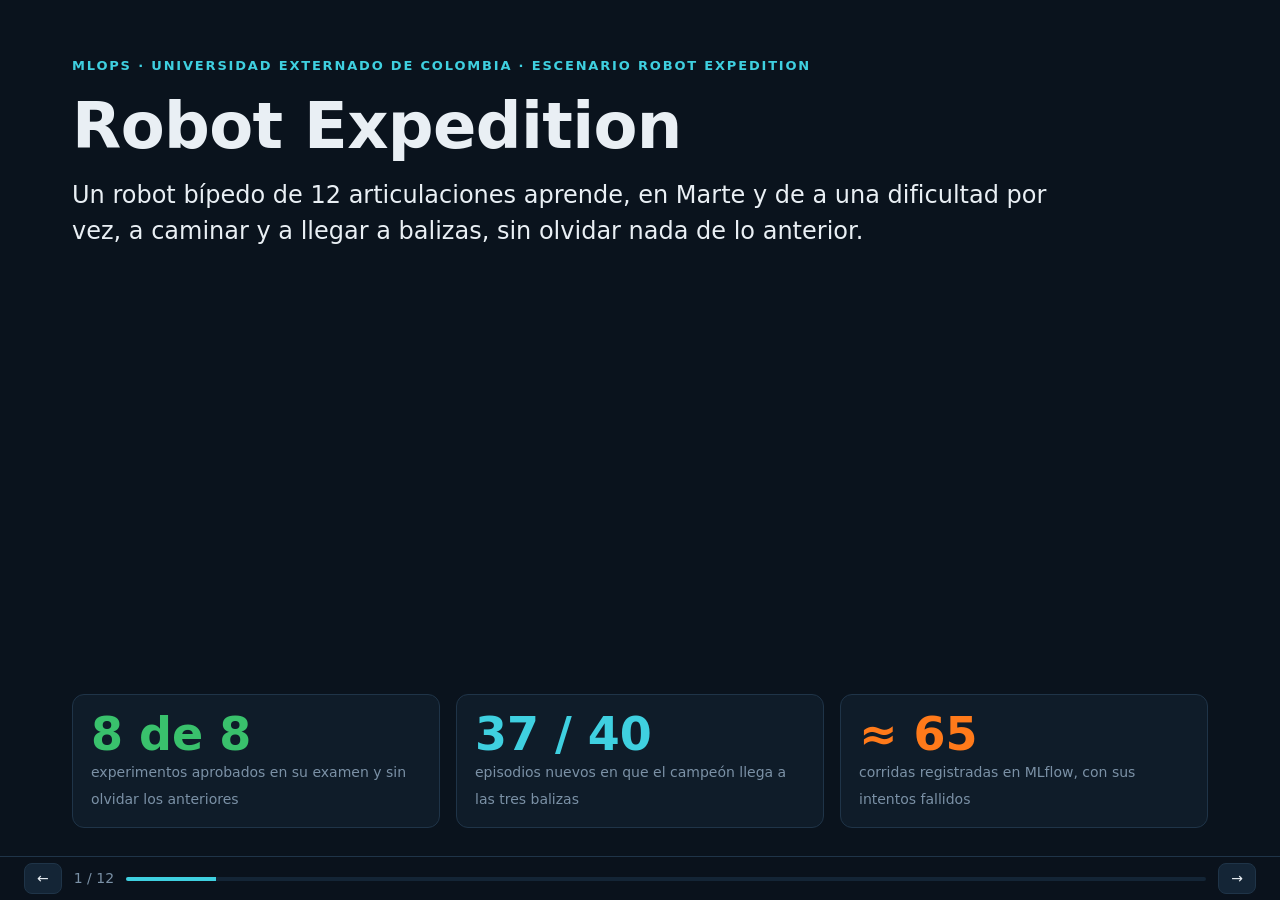
==== web/presentacion.html @ d2a16689 "exp-108 Llegar a las balizas: aprobado ¿Llega, una tras otra, a tres balizas puestas al azar a su al" ====
<!doctype html>
<html lang="es">
<head>
  <meta charset="utf-8">
  <meta name="viewport" content="width=device-width, initial-scale=1">
  <title>Robot Expedition · Presentación</title>
  <style>
    :root {
      --fondo: #0a131d; --panel: #0f1c29; --panel-2: #142536; --borde: #1f3448;
      --tinta: #e9eff4; --tinta-2: #b4c4d2; --apagado: #7b91a6;
      --cian: #3fd0e0; --naranja: #ff7a1a; --verde: #39c16c; --rojo: #ff5a5f; --amarillo: #f2b632;
      color-scheme: dark;
    }
    * { box-sizing: border-box; }
    html, body { margin: 0; height: 100%; background: var(--fondo); color: var(--tinta);
      font: 18px/1.5 system-ui, -apple-system, "Segoe UI", Roboto, sans-serif; overflow: hidden; }
    .diapo { position: absolute; inset: 0; padding: 56px 72px 72px; display: none; flex-direction: column; gap: 18px; }
    .diapo.activa { display: flex; animation: entra .35s ease; }
    @keyframes entra { from { opacity: 0; transform: translateY(8px); } to { opacity: 1; transform: none; } }
    .eyebrow { color: var(--cian); letter-spacing: .14em; text-transform: uppercase; font-size: 13px; font-weight: 700; margin: 0; }
    h1 { font-size: 64px; line-height: 1.02; margin: 0; letter-spacing: -.01em; }
    h2 { font-size: 38px; line-height: 1.15; margin: 0; }
    p { margin: 0; color: var(--tinta-2); max-width: 980px; }
    .grande { font-size: 24px; color: var(--tinta); }
    .cols { display: grid; grid-template-columns: 1fr 1fr; gap: 28px; align-items: start; flex: 1; min-height: 0; }
    .cols3 { display: grid; grid-template-columns: repeat(3, 1fr); gap: 16px; }
    .caja { background: var(--panel); border: 1px solid var(--borde); border-radius: 12px; padding: 16px 18px; }
    .caja b { color: var(--tinta); display: block; margin-bottom: 4px; }
    .caja small { color: var(--apagado); font-size: 14px; }
    ul { margin: 0; padding-left: 22px; color: var(--tinta-2); }
    li { margin: 6px 0; }
    li b { color: var(--tinta); }
    table { border-collapse: collapse; width: 100%; font-size: 16px; }
    th, td { text-align: left; padding: 7px 10px; border-bottom: 1px solid var(--borde); }
    th { color: var(--apagado); font-weight: 600; font-size: 13px; text-transform: uppercase; letter-spacing: .06em; }
    .ok { color: var(--verde); font-weight: 700; }
    .no { color: var(--rojo); font-weight: 700; }
    .num { font-size: 46px; font-weight: 800; line-height: 1; }
    .num.verde { color: var(--verde); } .num.rojo { color: var(--rojo); } .num.cian { color: var(--cian); } .num.naranja { color: var(--naranja); }
    img { max-width: 100%; max-height: 100%; border-radius: 10px; border: 1px solid var(--borde); object-fit: contain; }
    .figura { min-height: 0; display: flex; align-items: flex-start; justify-content: center; }
    .flujo { display: flex; flex-wrap: wrap; gap: 8px; align-items: center; }
    .paso { background: var(--panel-2); border: 1px solid var(--borde); border-radius: 999px; padding: 6px 14px; font-size: 15px; }
    .flecha { color: var(--apagado); }
    a { color: var(--cian); }
    code { font-family: ui-monospace, Menlo, monospace; font-size: .88em; color: var(--tinta-2); }
    nav { position: fixed; left: 0; right: 0; bottom: 0; height: 44px; display: flex; align-items: center; gap: 12px;
      padding: 0 24px; background: rgba(10, 19, 29, .9); border-top: 1px solid var(--borde); font-size: 14px; color: var(--apagado); z-index: 2; }
    nav button { background: var(--panel-2); color: var(--tinta); border: 1px solid var(--borde); border-radius: 8px; padding: 4px 12px; cursor: pointer; font: inherit; }
    .barra { flex: 1; height: 4px; background: var(--panel-2); border-radius: 4px; overflow: hidden; }
    .barra i { display: block; height: 100%; background: var(--cian); width: 0; transition: width .3s; }
    @media (max-width: 860px) {
      html, body { overflow: auto; font-size: 16px; }
      .diapo { position: static; display: flex; padding: 28px 16px 40px; border-bottom: 1px solid var(--borde); }
      .cols, .cols3 { grid-template-columns: 1fr; }
      h1 { font-size: 40px; } h2 { font-size: 28px; }
      nav { display: none; }
    }
  </style>
</head>
<body>

<section class="diapo">
  <p class="eyebrow">MLOps · Universidad Externado de Colombia · Escenario Robot Expedition</p>
  <h1>Robot Expedition</h1>
  <p class="grande">Un robot bípedo de 12 articulaciones aprende, en Marte y de a una dificultad por vez, a caminar y a llegar a balizas, sin olvidar nada de lo anterior.</p>
  <div class="cols3" style="margin-top:auto">
    <div class="caja"><div class="num verde">8 de 8</div><small>experimentos aprobados en su examen y sin olvidar los anteriores</small></div>
    <div class="caja"><div class="num cian">37 / 40</div><small>episodios nuevos en que el campeón llega a las tres balizas</small></div>
    <div class="caja"><div class="num naranja">≈ 65</div><small>corridas registradas en MLflow, con sus intentos fallidos</small></div>
  </div>
</section>

<section class="diapo">
  <p class="eyebrow">1 · Problema</p>
  <h2>Llegar a una baliza… con patas</h2>
  <div class="cols">
    <div>
      <ul>
        <li>El escenario asignado pide un robot que <b>llegue a balizas</b>.</li>
        <li>Elegimos un <b>bípedo en 3D con gravedad de Marte</b>: más difícil que uno con ruedas, pero es el que puede explorar terreno donde una rueda no pasa.</li>
        <li>Valor: un robot de exploración que aprende habilidades nuevas <b>sin perder las que ya tenía</b>, y un proceso donde cada modelo se puede reproducir, comparar y restaurar.</li>
        <li>Regla del docente que guió todo: <b>una dificultad nueva por experimento</b>.</li>
      </ul>
    </div>
    <div class="figura"><img src="img/exp8-en-vivo.png" alt="El robot camina hacia una baliza naranja en Marte"></div>
  </div>
</section>

<section class="diapo">
  <p class="eyebrow">2 · Ambiente</p>
  <h2>MuJoCo decide; la web solo dibuja</h2>
  <div class="cols">
    <table>
      <tr><th>Elemento</th><th>Valor</th></tr>
      <tr><td>Observación</td><td>58 valores: postura, velocidades, ángulos, contacto de pies, gravedad, comando, reloj de marcha</td></tr>
      <tr><td>Acción</td><td>12 ángulos objetivo en [-1, 1] → servo PD por articulación</td></tr>
      <tr><td>Paso</td><td>Física cada 0,004 s · decisión a 50 Hz</td></tr>
      <tr><td>Fallo (<code>terminated</code>)</td><td>Toca el piso, se agacha o se inclina más de 40°</td></tr>
      <tr><td>Éxito</td><td>Cumple la tarea con calidad de marcha ≥ 55/100</td></tr>
      <tr><td>Truncado</td><td>Se acaba el tiempo (10 a 45 s)</td></tr>
    </table>
    <div>
      <p><b style="color:var(--tinta)">Recompensa versionada:</b> seguir la velocidad y el rumbo pedidos, torso erguido, alternar las piernas, zancada humana; castigos por vibrar, arrastrar el pie, gastar torque y caer (−30).</p>
      <p style="margin-top:14px">El robot ve la gravedad pero no el piso: el terreno lo descubre por cómo responden sus pies. En el Exp 8 la baliza llega como rumbo pedido.</p>
    </div>
  </div>
</section>

<section class="diapo">
  <p class="eyebrow">3 · Evolución de la dificultad</p>
  <h2>Ocho experimentos, tres niveles</h2>
  <table>
    <tr><th>Nivel</th><th>Exp</th><th>Decisión nueva</th><th>Examen</th></tr>
    <tr><td>N1</td><td>1 De pie · 2 Caminar · 3 Caminar bien</td><td>Sostenerse, coordinar piernas, marcha humana</td><td class="ok">83 · 100 · 100 %</td></tr>
    <tr><td>N2</td><td>4 Terreno · 5 Esquina · 6 Curva · 7 Recorrido</td><td>Adaptar el paso al piso, girar, avanzar girando, cambiar de orden</td><td class="ok">75 · 100 · 75 · 100 %</td></tr>
    <tr><td>N3</td><td>8 Balizas · incidente de pisos sueltos</td><td>Cuándo girar, caminar y detenerse según la meta</td><td class="ok">83 %</td></tr>
  </table>
  <p>Cada uno parte del campeón anterior y <b style="color:var(--tinta)">solo aprueba si sigue aprobando los exámenes anteriores</b>.</p>
</section>

<section class="diapo">
  <p class="eyebrow">4 · Algoritmo</p>
  <h2>PPO aprende; la destilación evita olvidar</h2>
  <div class="cols">
    <ul>
      <li><b>PPO</b> (Stable-Baselines3), red 256×256, CPU, 4 procesos, recompensa ×0,05.</li>
      <li>Problema real: al aprender la curva, PPO bajó el terreno de 83 % a <b>42 %</b>.</li>
      <li><b>Receta:</b> partir del campeón anterior y destilar (DAgger) con maestros del mismo linaje: el modelo de PPO enseña lo nuevo y el campeón anterior, lo viejo.</li>
      <li>Elegir con <b>40 episodios nuevos</b> (semillas 5000+) y confirmar con otros 40: el examen fijo nunca se usa para elegir.</li>
    </ul>
    <div class="caja">
      <b>Referencias del Exp 1 (24 episodios)</b>
      <table>
        <tr><td>Aleatorio</td><td class="no">0 / 24</td></tr>
        <tr><td>Regla: servo sin red</td><td class="no">3 / 24</td></tr>
        <tr><td>Modelo aprendido</td><td class="ok">20 / 24</td></tr>
      </table>
    </div>
  </div>
</section>

<section class="diapo">
  <p class="eyebrow">5 · Hipótesis del Exp 8</p>
  <h2>La línea base gana: el candidato se rechaza</h2>
  <div class="cols">
    <div>
      <p><b style="color:var(--tinta)">Línea base:</b> el campeón del Exp 7 ya sabe girar, caminar recto y en curva; llegar a balizas no exige movimientos nuevos. Política congelada.</p>
      <p style="margin-top:12px"><b style="color:var(--tinta)">Candidato:</b> ajuste fino con PPO en la tarea (1 M de pasos, tasa 3e-5), <b>tres semillas</b> de entrenamiento.</p>
      <p style="margin-top:12px">Decisión: <span class="ok">quedarse con la línea base</span>. El ajuste perturba una marcha que ya era buena. Todo queda conservado en MLflow y DVC.</p>
    </div>
    <table>
      <tr><th>Modelo</th><th>Balizas, 40 episodios nuevos</th></tr>
      <tr><td>Línea base (semilla 1)</td><td class="ok">37 / 40</td></tr>
      <tr><td>Candidato semilla 2</td><td class="no">24 / 40</td></tr>
      <tr><td>Candidato semilla 3</td><td class="no">25 / 40</td></tr>
      <tr><td>Candidato semilla 4</td><td class="no">34 / 40</td></tr>
    </table>
  </div>
</section>

<section class="diapo">
  <p class="eyebrow">6 · Lo que no funcionó</p>
  <h2>Incidente: el piso deja de ser firme</h2>
  <div class="cols3">
    <div class="caja"><div class="num verde">92 %</div><small>Recorrido sobre piso firme (campeón servido)</small></div>
    <div class="caja"><div class="num rojo">25 %</div><small>El mismo recorrido con grava, arena y barro: degradación</small></div>
    <div class="caja"><div class="num naranja">65–70 %</div><small>Intervención: pisos de intensidad variable al entrenar</small></div>
  </div>
  <ul>
    <li>Causa medida: <b>girar en el barro</b> (solo barro: 9 de 40). Se inclina o va lento.</li>
    <li>Ningún candidato cumple el examen y a la vez no olvida: <b>se rechaza</b> y se documenta como límite.</li>
    <li>Decisión del equipo: partir el Exp 7 en dos (primero piso firme). Así aprobó.</li>
  </ul>
</section>

<section class="diapo">
  <p class="eyebrow">7 · Versionado</p>
  <h2>Todo experimento deja una huella</h2>
  <table>
    <tr><th>Qué</th><th>Cómo</th></tr>
    <tr><td>Código y ambiente</td><td>git: un tag por experimento (<code>exp-101</code> … <code>exp-108</code>) y release final; robot MJCF versionado</td></tr>
    <tr><td>Configuración</td><td>Un yaml por experimento; snapshot inmutable publicado con cada modelo</td></tr>
    <tr><td>Escenarios</td><td>DVC: suite fija de examen y trayectorias por episodio</td></tr>
    <tr><td>Experimentos</td><td>MLflow: una corrida por semilla con hipótesis, parámetros y commit</td></tr>
    <tr><td>Modelos</td><td>DVC + Model Registry (alias <code>campeon</code>) + manifiestos con SHA-256 y contrato</td></tr>
  </table>
</section>

<section class="diapo">
  <p class="eyebrow">8 · Pipeline, monitoreo y rollback</p>
  <h2>Prefect orquesta; DVC decide qué recalcular</h2>
  <div class="flujo">
    <span class="paso">validar</span><span class="flecha">→</span><span class="paso">pruebas</span><span class="flecha">→</span>
    <span class="paso">entrenar o reutilizar</span><span class="flecha">→</span><span class="paso">evaluar</span><span class="flecha">→</span>
    <span class="paso">registrar</span><span class="flecha">→</span><span class="paso">seleccionar</span><span class="flecha">→</span>
    <span class="paso">publicar</span><span class="flecha">→</span><span class="paso">verificar</span>
  </div>
  <ul>
    <li>Cada publicación es una <b>versión nueva</b>; nunca se sobrescribe la anterior.</li>
    <li><b>Prueba de rollback:</b> se promovió por error el candidato rechazado; la verificación lo detectó y el flujo de rollback volvió a la versión anterior y comprobó su SHA-256 y su desempeño.</li>
    <li>Monitoreo en <code>/sim/api/estado</code>: versión servida, SHA-256, latencia y errores.</li>
  </ul>
</section>

<section class="diapo">
  <p class="eyebrow">9 · Despliegue</p>
  <h2>Una sola URL en Vercel</h2>
  <div class="cols">
    <ul>
      <li><b>Visor Three.js</b>: catálogo de los 8 experimentos, «Cómo aprendió» en 5 etapas, curva de aprendizaje, regresión.</li>
      <li><b>Evaluación en vivo</b>: función Python con MuJoCo; corre el episodio que el docente pide, de cualquier modelo histórico o del recomendado.</li>
      <li>PyTorch no cabe en Vercel: el actor se exporta a numpy y una prueba comprueba que actúa igual.</li>
      <li>Cada episodio se marca como <b>evaluación en vivo</b>, <b>replay grabado</b> o <b>error del servicio</b>.</li>
    </ul>
    <div class="figura"><img src="img/exp3-historico.png" alt="Visor con el panel de experimentos"></div>
  </div>
</section>

<section class="diapo">
  <p class="eyebrow">10 · Demostración</p>
  <h2>Pruébenlo</h2>
  <ul class="grande">
    <li>Aplicación: <a href="./">el visor</a> → Exp 8 → «Lanzar episodio» con cualquier semilla.</li>
    <li>Modelo histórico: Exp 3 → «Lanzar episodio» (campeón del Exp 3, con sus reglas).</li>
    <li><a href="registro.html">Registro de experimentos y modelos</a> · <a href="sim/api/estado">versión servida</a></li>
  </ul>
</section>

<section class="diapo">
  <p class="eyebrow">11 · Cierre</p>
  <h2>Límites, aprendizajes y siguiente hipótesis</h2>
  <div class="cols">
    <div class="caja"><b>Límites</b>
      <ul>
        <li>Sin sensores de obstáculos: la ruta a la baliza la calcula el ambiente.</li>
        <li>Girar en barro sigue sin resolverse.</li>
        <li>Pisos como fuerzas sobre los pies, no suelo deformable.</li>
        <li>Exámenes pequeños (12 episodios): por eso validamos con 80 nuevos.</li>
      </ul>
    </div>
    <div class="caja"><b>Aprendizajes</b>
      <ul>
        <li>Aprender sin olvidar exige medirlo: regresión en cada modelo.</li>
        <li>Una cosa por experimento: cuando el Exp 7 agregó dos, se estancó.</li>
        <li>Siguiente hipótesis: sensores de distancia (nueva familia de modelos) para esquivar obstáculos camino a la baliza.</li>
      </ul>
    </div>
  </div>
</section>

<nav><button id="ant" aria-label="Anterior">←</button><span id="n"></span><div class="barra"><i id="barra"></i></div><button id="sig" aria-label="Siguiente">→</button></nav>
<script>
const d = [...document.querySelectorAll(".diapo")];
let i = Math.min(Math.max(0, Number(location.hash.slice(1)) - 1 || 0), d.length - 1);
function ir(k) {
  i = Math.min(Math.max(0, k), d.length - 1);
  d.forEach((x, j) => x.classList.toggle("activa", j === i));
  document.getElementById("n").textContent = `${i + 1} / ${d.length}`;
  document.getElementById("barra").style.width = `${((i + 1) / d.length) * 100}%`;
  history.replaceState(null, "", `#${i + 1}`);
}
document.getElementById("ant").onclick = () => ir(i - 1);
document.getElementById("sig").onclick = () => ir(i + 1);
addEventListener("keydown", (e) => {
  if (["ArrowRight", "PageDown", " "].includes(e.key)) { e.preventDefault(); ir(i + 1); }
  if (["ArrowLeft", "PageUp"].includes(e.key)) { e.preventDefault(); ir(i - 1); }
});
ir(i);
</script>
</body>
</html>
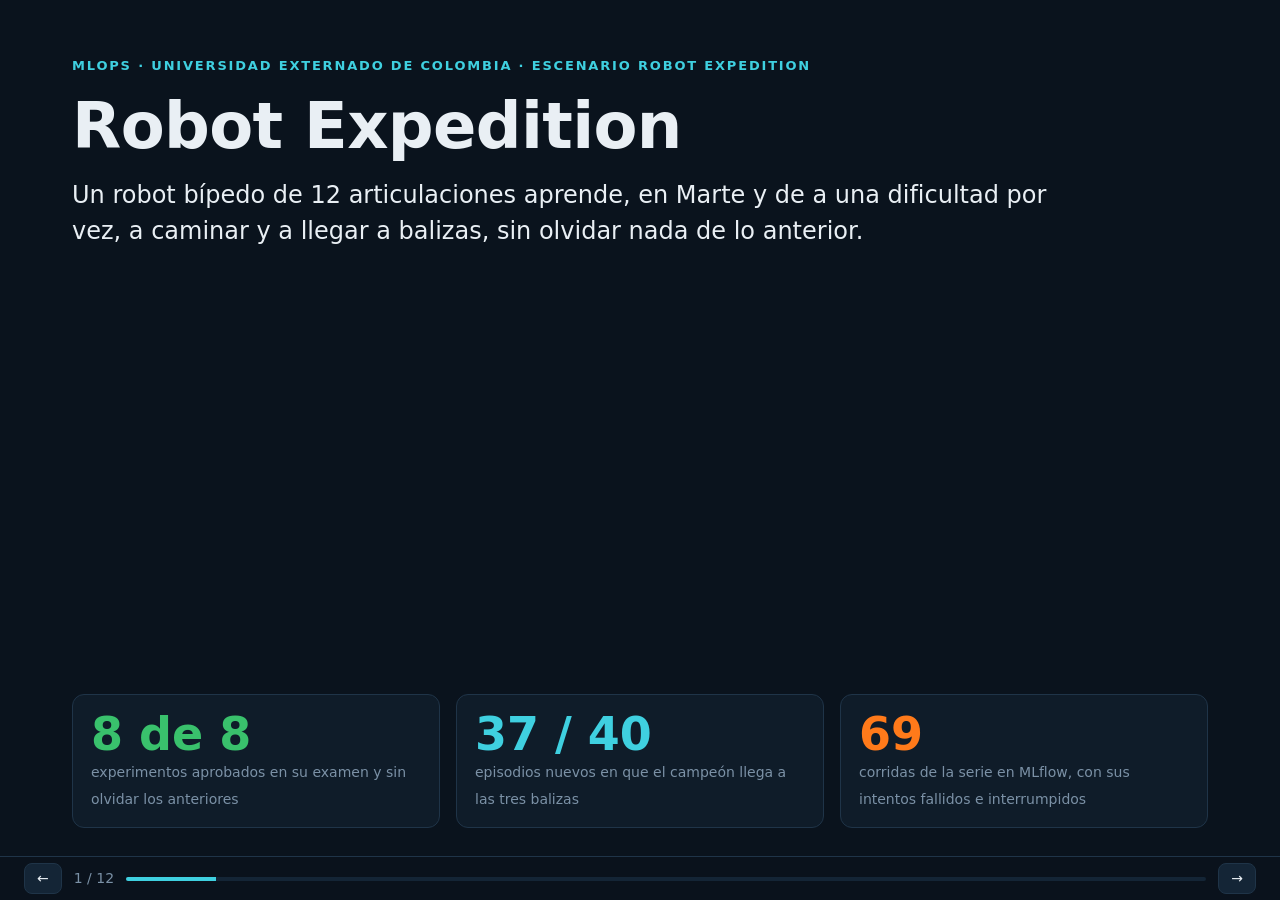
==== commit 1778671b: "Entrega: pipeline de Prefect, prueba de rollback, manifiestos, registro y presentación - Exp 8: los " ====
--- a/web/presentacion.html
+++ b/web/presentacion.html
@@ -67,7 +67,7 @@
   <div class="cols3" style="margin-top:auto">
     <div class="caja"><div class="num verde">8 de 8</div><small>experimentos aprobados en su examen y sin olvidar los anteriores</small></div>
     <div class="caja"><div class="num cian">37 / 40</div><small>episodios nuevos en que el campeón llega a las tres balizas</small></div>
-    <div class="caja"><div class="num naranja">≈ 65</div><small>corridas registradas en MLflow, con sus intentos fallidos</small></div>
+    <div class="caja"><div class="num naranja">69</div><small>corridas de la serie en MLflow, con sus intentos fallidos e interrumpidos</small></div>
   </div>
 </section>
 
@@ -156,6 +156,9 @@
       <tr><td>Candidato semilla 3</td><td class="no">25 / 40</td></tr>
       <tr><td>Candidato semilla 4</td><td class="no">34 / 40</td></tr>
     </table>
+  </div>
+  <p>En el examen oficial los candidatos además <b style="color:var(--tinta)">olvidan el terreno</b> (8, 33 y 0 %; mínimo 75 %): el ajuste fino desarma lo anterior.</p>
+  <div style="display:none">
   </div>
 </section>
 
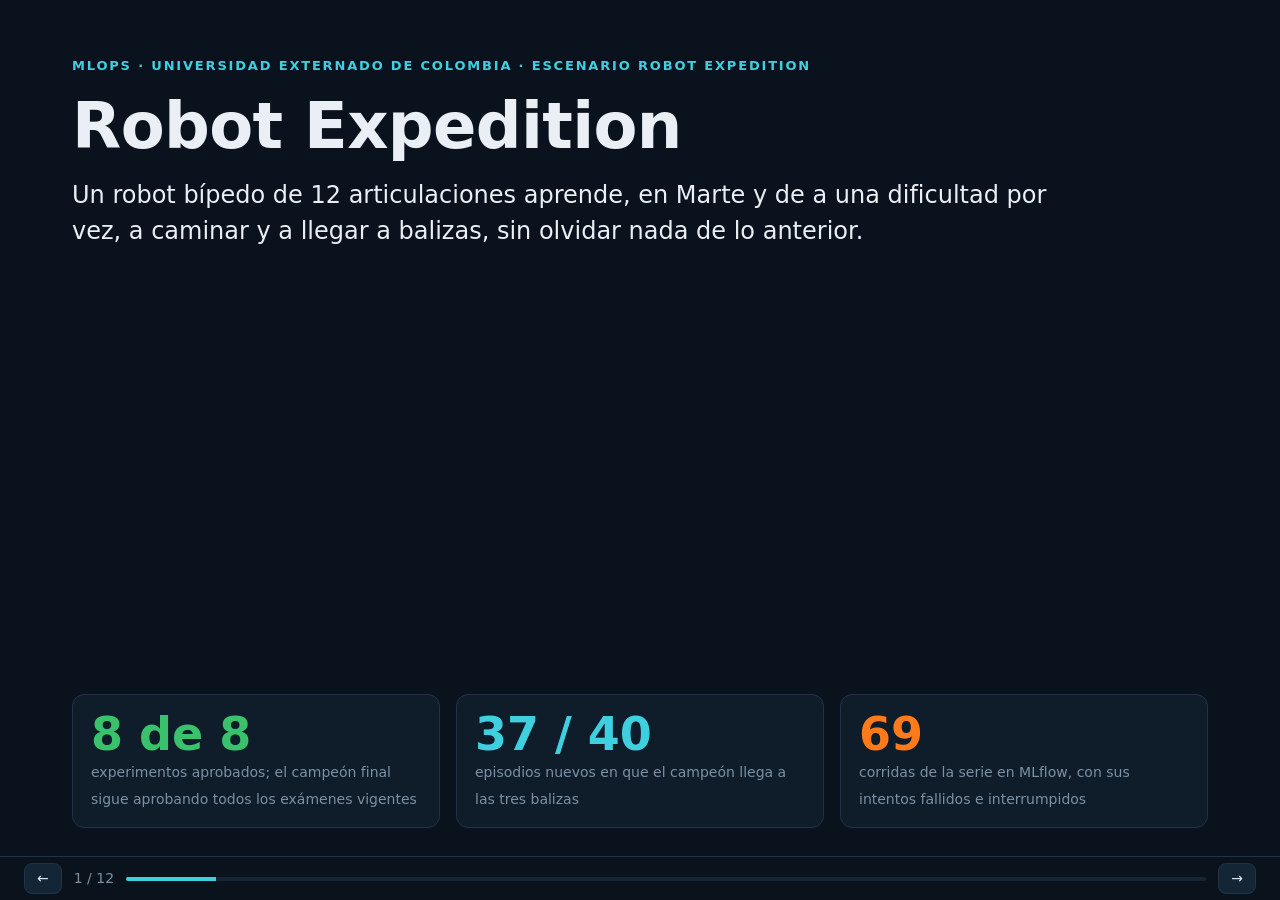
==== commit ffc8c107: "Entrega: estado final, regla de no olvidar desde el Exp 5, capturas y presentación Co-Authored-By: C" ====
--- a/web/presentacion.html
+++ b/web/presentacion.html
@@ -65,7 +65,7 @@
   <h1>Robot Expedition</h1>
   <p class="grande">Un robot bípedo de 12 articulaciones aprende, en Marte y de a una dificultad por vez, a caminar y a llegar a balizas, sin olvidar nada de lo anterior.</p>
   <div class="cols3" style="margin-top:auto">
-    <div class="caja"><div class="num verde">8 de 8</div><small>experimentos aprobados en su examen y sin olvidar los anteriores</small></div>
+    <div class="caja"><div class="num verde">8 de 8</div><small>experimentos aprobados; el campeón final sigue aprobando todos los exámenes vigentes</small></div>
     <div class="caja"><div class="num cian">37 / 40</div><small>episodios nuevos en que el campeón llega a las tres balizas</small></div>
     <div class="caja"><div class="num naranja">69</div><small>corridas de la serie en MLflow, con sus intentos fallidos e interrumpidos</small></div>
   </div>
@@ -116,7 +116,7 @@
     <tr><td>N2</td><td>4 Terreno · 5 Esquina · 6 Curva · 7 Recorrido</td><td>Adaptar el paso al piso, girar, avanzar girando, cambiar de orden</td><td class="ok">75 · 100 · 75 · 100 %</td></tr>
     <tr><td>N3</td><td>8 Balizas · incidente de pisos sueltos</td><td>Cuándo girar, caminar y detenerse según la meta</td><td class="ok">83 %</td></tr>
   </table>
-  <p>Cada uno parte del campeón anterior y <b style="color:var(--tinta)">solo aprueba si sigue aprobando los exámenes anteriores</b>.</p>
+  <p>Cada uno parte del campeón anterior. <b style="color:var(--tinta)">Desde el Exp 5 solo aprueba si sigue aprobando los exámenes anteriores</b>: en los Exps 2 a 4 el campeón había perdido De pie (0 a 42 %), y así nació la regla.</p>
 </section>
 
 <section class="diapo">
@@ -143,7 +143,7 @@
 <section class="diapo">
   <p class="eyebrow">5 · Hipótesis del Exp 8</p>
   <h2>La línea base gana: el candidato se rechaza</h2>
-  <div class="cols">
+  <div class="cols" style="flex:0">
     <div>
       <p><b style="color:var(--tinta)">Línea base:</b> el campeón del Exp 7 ya sabe girar, caminar recto y en curva; llegar a balizas no exige movimientos nuevos. Política congelada.</p>
       <p style="margin-top:12px"><b style="color:var(--tinta)">Candidato:</b> ajuste fino con PPO en la tarea (1 M de pasos, tasa 3e-5), <b>tres semillas</b> de entrenamiento.</p>
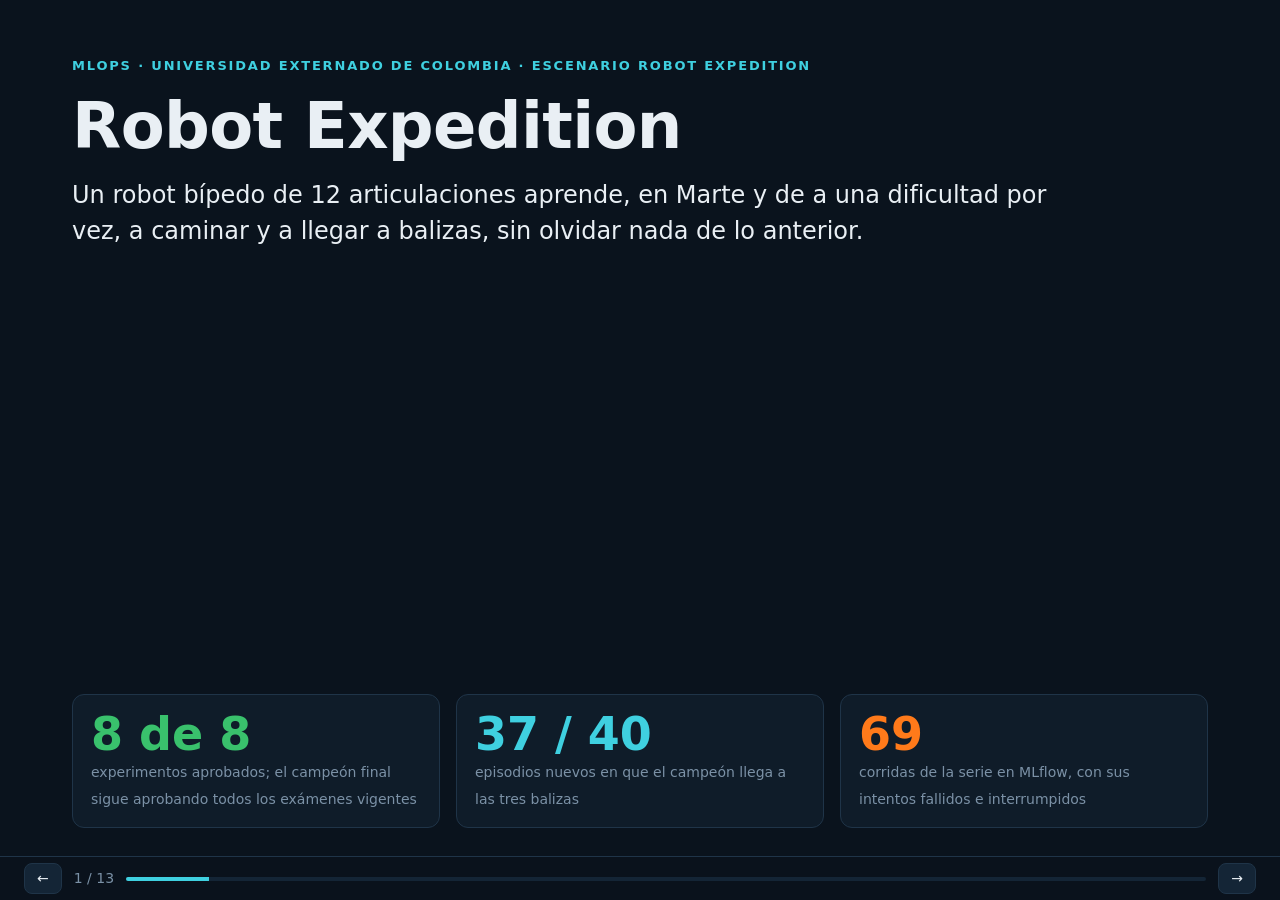
==== commit 12cfc53e: "exp-109 Exploración entre rocas: no aprobado ¿Llega a tres balizas en un campo de rocas que no puede" ====
--- a/web/presentacion.html
+++ b/web/presentacion.html
@@ -114,7 +114,7 @@
     <tr><th>Nivel</th><th>Exp</th><th>Decisión nueva</th><th>Examen</th></tr>
     <tr><td>N1</td><td>1 De pie · 2 Caminar · 3 Caminar bien</td><td>Sostenerse, coordinar piernas, marcha humana</td><td class="ok">83 · 100 · 100 %</td></tr>
     <tr><td>N2</td><td>4 Terreno · 5 Esquina · 6 Curva · 7 Recorrido</td><td>Adaptar el paso al piso, girar, avanzar girando, cambiar de orden</td><td class="ok">75 · 100 · 75 · 100 %</td></tr>
-    <tr><td>N3</td><td>8 Balizas · incidente de pisos sueltos</td><td>Cuándo girar, caminar y detenerse según la meta</td><td class="ok">83 %</td></tr>
+    <tr><td>N3</td><td>8 Balizas · 9 Exploración entre rocas · incidente de pisos sueltos</td><td>Cuándo girar, caminar y detenerse según la meta; por dónde rodear rocas</td><td><span class="ok">83 %</span> · <span class="no">9: 25 %</span></td></tr>
   </table>
   <p>Cada uno parte del campeón anterior. <b style="color:var(--tinta)">Desde el Exp 5 solo aprueba si sigue aprobando los exámenes anteriores</b>: en los Exps 2 a 4 el campeón había perdido De pie (0 a 42 %), y así nació la regla.</p>
 </section>
@@ -163,7 +163,31 @@
 </section>
 
 <section class="diapo">
-  <p class="eyebrow">6 · Lo que no funcionó</p>
+  <p class="eyebrow">6 · Exp 9 · Exploración entre rocas</p>
+  <h2>Un navegador aprende la ruta; el caminante la ejecuta</h2>
+  <div class="cols">
+    <div>
+      <ul>
+        <li>Rocas que no se pueden cruzar, parches de arena, grava y barro, tres balizas y varias rutas posibles.</li>
+        <li><b>Navegador</b> (nueva familia de modelos): 15 sensores de distancia + baliza → una de 7 direcciones cada segundo.</li>
+        <li>Entrena en un simulador cinemático calibrado con el caminante real; se evalúa en MuJoCo.</li>
+        <li>Hallazgos: las rocas se atravesaban (MuJoCo) y un pie llega a 0,67 m del centro del robot.</li>
+        <li><b>No aprueba aún</b> (mínimo 60 %): siguiente hipótesis, combinar ambas mejoras y ajustar el navegador en MuJoCo.</li>
+      </ul>
+    </div>
+    <table>
+      <tr><th>Navegador (24 episodios en MuJoCo)</th><th>Llega</th><th>Choca</th></tr>
+      <tr><td>Regla: ir directo</td><td class="no">0</td><td>21</td></tr>
+      <tr><td>Aleatorio</td><td class="no">0</td><td>5</td></tr>
+      <tr><td>Base</td><td>1</td><td>11</td></tr>
+      <tr><td>Suave (no invierte giros)</td><td>5</td><td>16</td></tr>
+      <tr><td>Robusto (alcance real + física al azar)</td><td class="ok">6</td><td>5</td></tr>
+    </table>
+  </div>
+</section>
+
+<section class="diapo">
+  <p class="eyebrow">7 · Lo que no funcionó</p>
   <h2>Incidente: el piso deja de ser firme</h2>
   <div class="cols3">
     <div class="caja"><div class="num verde">92 %</div><small>Recorrido sobre piso firme (campeón servido)</small></div>
@@ -178,7 +202,7 @@
 </section>
 
 <section class="diapo">
-  <p class="eyebrow">7 · Versionado</p>
+  <p class="eyebrow">8 · Versionado</p>
   <h2>Todo experimento deja una huella</h2>
   <table>
     <tr><th>Qué</th><th>Cómo</th></tr>
@@ -191,7 +215,7 @@
 </section>
 
 <section class="diapo">
-  <p class="eyebrow">8 · Pipeline, monitoreo y rollback</p>
+  <p class="eyebrow">9 · Pipeline, monitoreo y rollback</p>
   <h2>Prefect orquesta; DVC decide qué recalcular</h2>
   <div class="flujo">
     <span class="paso">validar</span><span class="flecha">→</span><span class="paso">pruebas</span><span class="flecha">→</span>
@@ -207,7 +231,7 @@
 </section>
 
 <section class="diapo">
-  <p class="eyebrow">9 · Despliegue</p>
+  <p class="eyebrow">10 · Despliegue</p>
   <h2>Una sola URL en Vercel</h2>
   <div class="cols">
     <ul>
@@ -221,7 +245,7 @@
 </section>
 
 <section class="diapo">
-  <p class="eyebrow">10 · Demostración</p>
+  <p class="eyebrow">11 · Demostración</p>
   <h2>Pruébenlo</h2>
   <ul class="grande">
     <li>Aplicación: <a href="./">el visor</a> → Exp 8 → «Lanzar episodio» con cualquier semilla.</li>
@@ -231,12 +255,12 @@
 </section>
 
 <section class="diapo">
-  <p class="eyebrow">11 · Cierre</p>
+  <p class="eyebrow">12 · Cierre</p>
   <h2>Límites, aprendizajes y siguiente hipótesis</h2>
   <div class="cols">
     <div class="caja"><b>Límites</b>
       <ul>
-        <li>Sin sensores de obstáculos: la ruta a la baliza la calcula el ambiente.</li>
+        <li>Exp 9: el navegador llega en 25 % de los mundos con rocas; el criterio es 60 %.</li>
         <li>Girar en barro sigue sin resolverse.</li>
         <li>Pisos como fuerzas sobre los pies, no suelo deformable.</li>
         <li>Exámenes pequeños (12 episodios): por eso validamos con 80 nuevos.</li>
@@ -246,7 +270,7 @@
       <ul>
         <li>Aprender sin olvidar exige medirlo: regresión en cada modelo.</li>
         <li>Una cosa por experimento: cuando el Exp 7 agregó dos, se estancó.</li>
-        <li>Siguiente hipótesis: sensores de distancia (nueva familia de modelos) para esquivar obstáculos camino a la baliza.</li>
+        <li>Separar navegar de caminar permitió agregar sensores sin reentrenar el cuerpo: nueva familia de modelos, mismo caminante.</li>
       </ul>
     </div>
   </div>
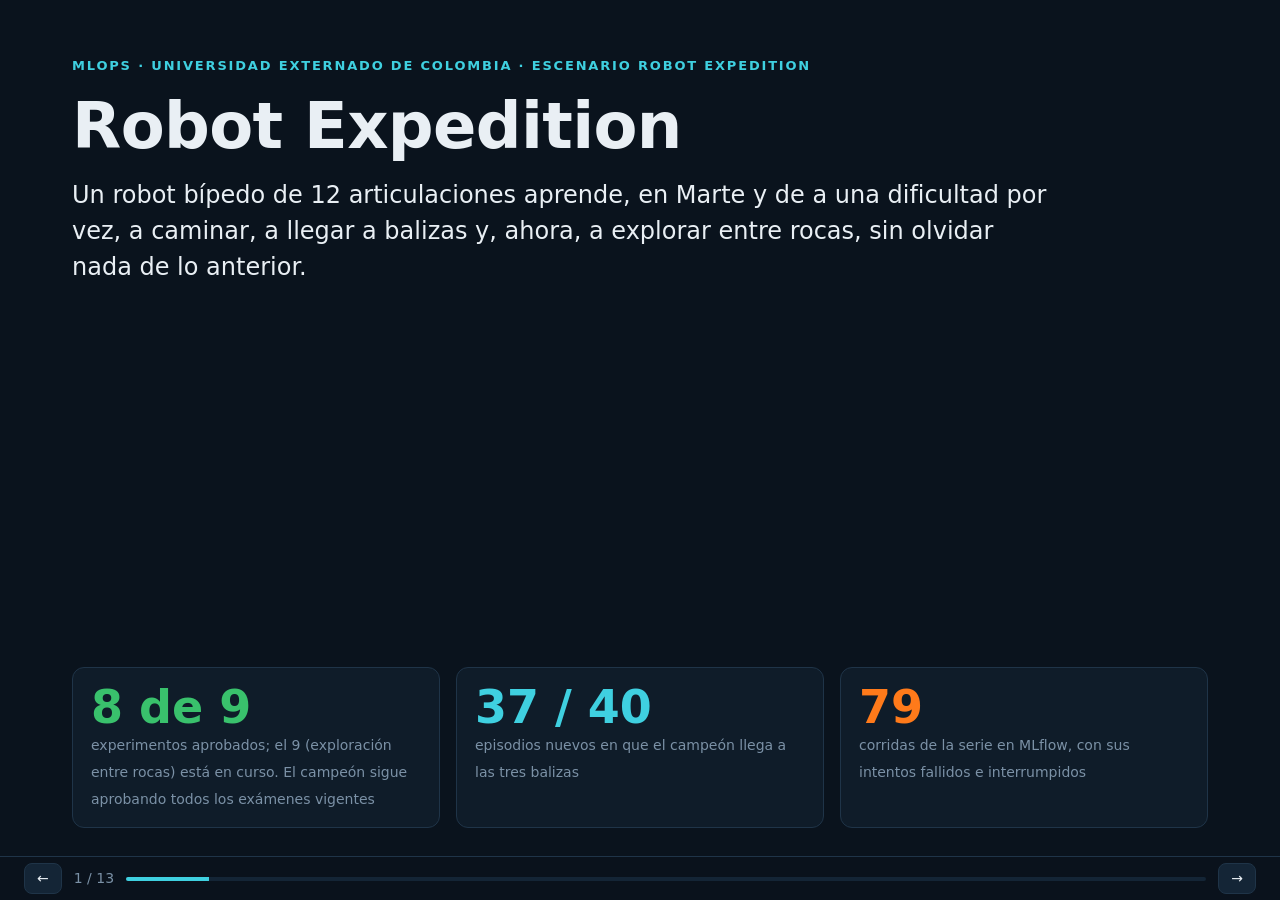
==== commit d7d3a3e8: "Presentación: portada con el Exp 9 en curso Co-Authored-By: Claude Opus 5.5 <noreply@anthropic.com>" ====
--- a/web/presentacion.html
+++ b/web/presentacion.html
@@ -63,11 +63,11 @@
 <section class="diapo">
   <p class="eyebrow">MLOps · Universidad Externado de Colombia · Escenario Robot Expedition</p>
   <h1>Robot Expedition</h1>
-  <p class="grande">Un robot bípedo de 12 articulaciones aprende, en Marte y de a una dificultad por vez, a caminar y a llegar a balizas, sin olvidar nada de lo anterior.</p>
+  <p class="grande">Un robot bípedo de 12 articulaciones aprende, en Marte y de a una dificultad por vez, a caminar, a llegar a balizas y, ahora, a explorar entre rocas, sin olvidar nada de lo anterior.</p>
   <div class="cols3" style="margin-top:auto">
-    <div class="caja"><div class="num verde">8 de 8</div><small>experimentos aprobados; el campeón final sigue aprobando todos los exámenes vigentes</small></div>
+    <div class="caja"><div class="num verde">8 de 9</div><small>experimentos aprobados; el 9 (exploración entre rocas) está en curso. El campeón sigue aprobando todos los exámenes vigentes</small></div>
     <div class="caja"><div class="num cian">37 / 40</div><small>episodios nuevos en que el campeón llega a las tres balizas</small></div>
-    <div class="caja"><div class="num naranja">69</div><small>corridas de la serie en MLflow, con sus intentos fallidos e interrumpidos</small></div>
+    <div class="caja"><div class="num naranja">79</div><small>corridas de la serie en MLflow, con sus intentos fallidos e interrumpidos</small></div>
   </div>
 </section>
 
